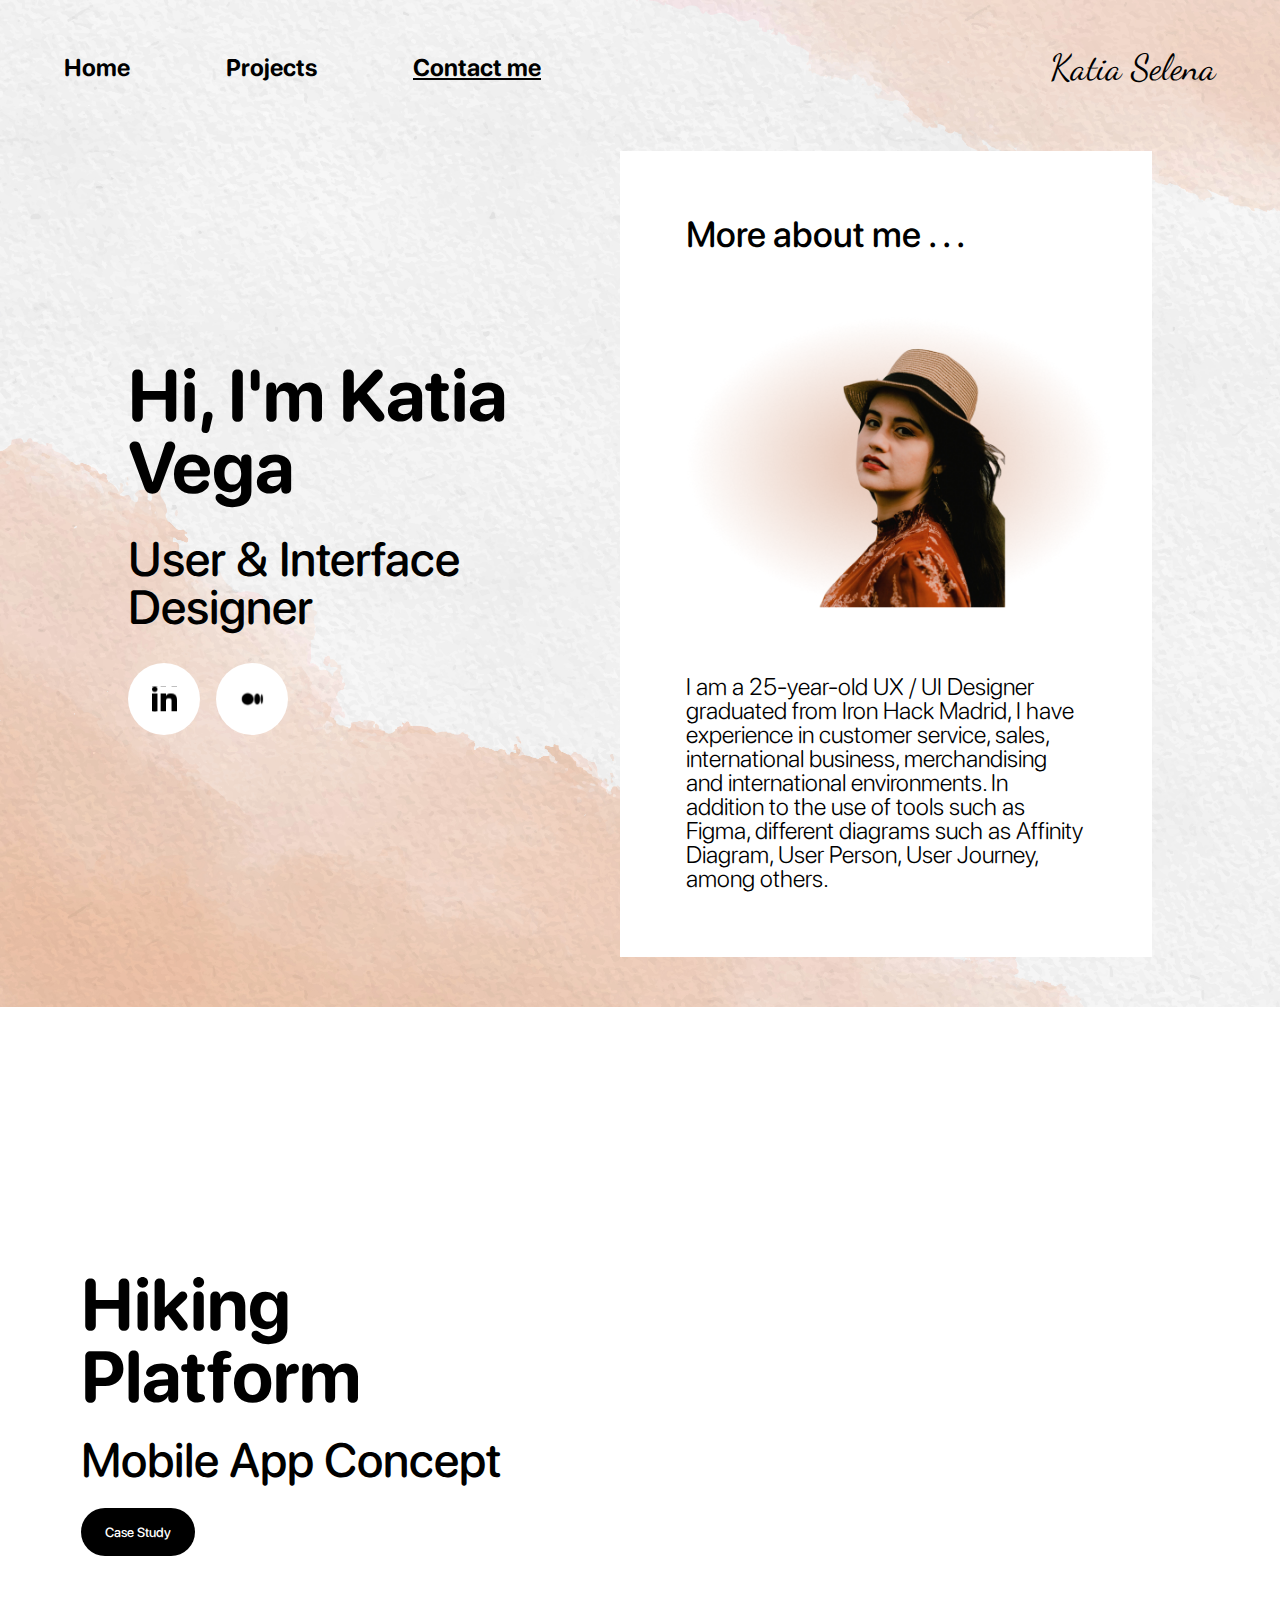
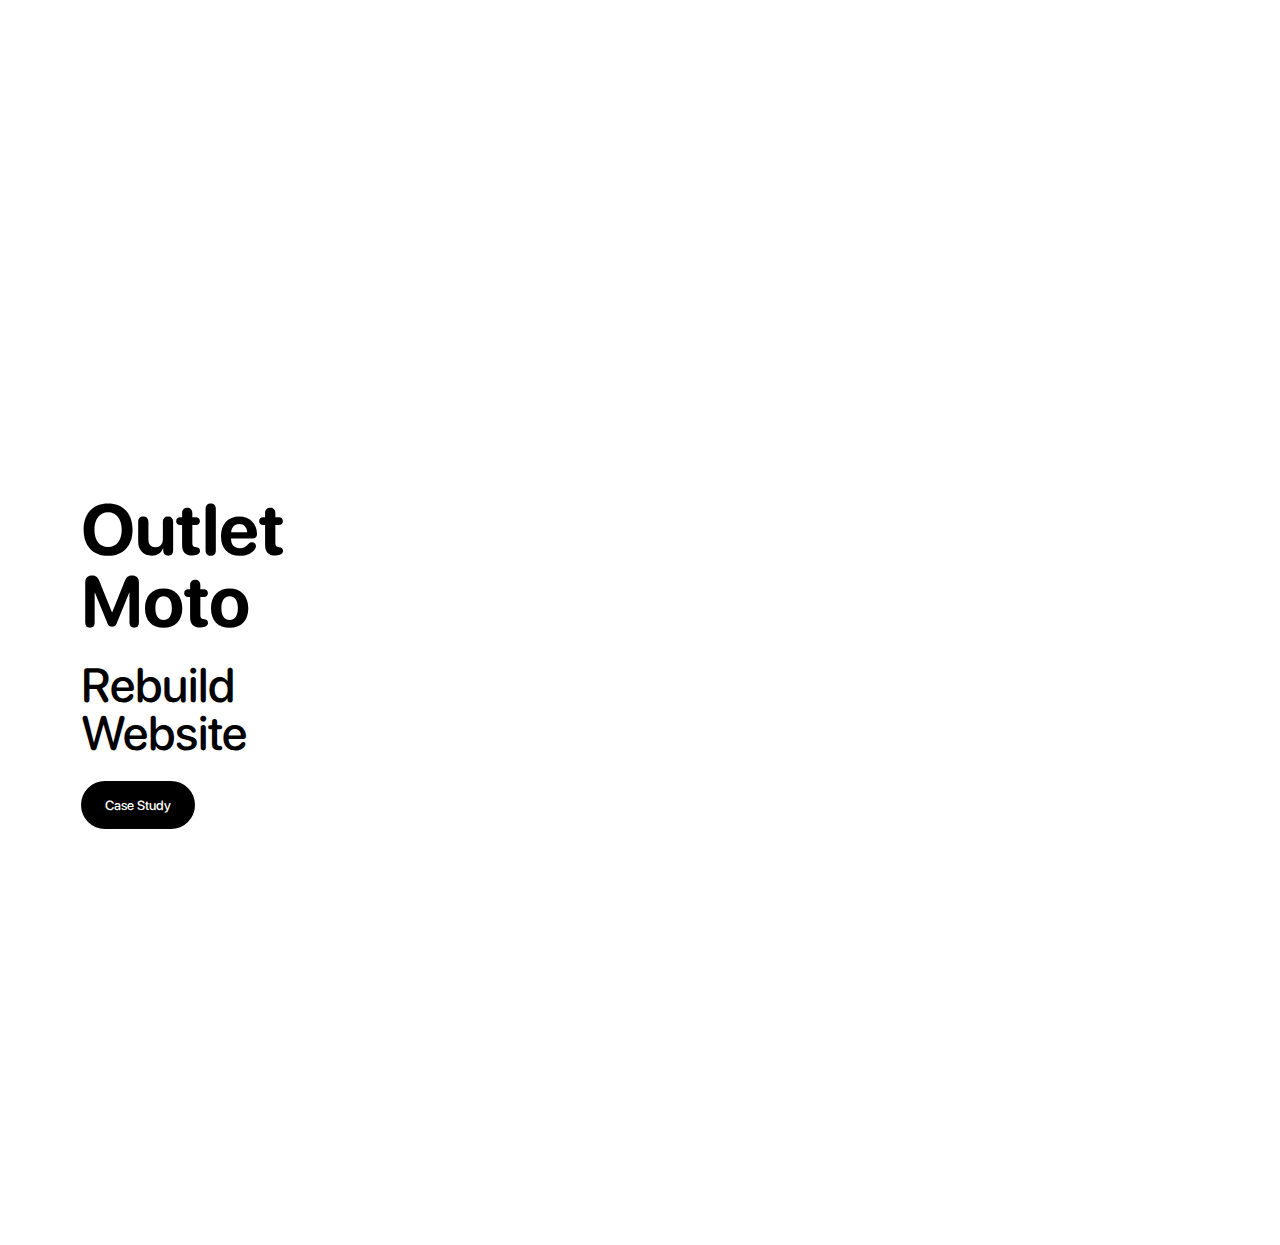
==== index.html @ a3009900 "Katia Vega's Portfolio" ====
<!DOCTYPE html>
<html lang="en">

<head>
    <meta charset="UTF-8">
    <meta http-equiv="X-UA-Compatible" content="IE=edge">
    <meta name="viewport" content="width=device-width, initial-scale=1.0">
    <title>KatiaVega</title>
    <link rel="stylesheet" href="css/reset.css">
    <link rel="stylesheet" href="css/style.css">
    <link href="https://unpkg.com/aos@2.3.1/dist/aos.css" rel="stylesheet">
    <script src="https://unpkg.com/aos@2.3.1/dist/aos.js"></script>
</head>

<body>
    <main class="desktop-main">
        <section class="description">
            <header>
                <nav>
                    <a>Home</a>
                    <a>Projects</a>
                    <a href="mailto:katiaselena.vr@gmail.com">Contact me</a>
                </nav>
                <h5>Katia Selena</h5>
            </header>
            <section class="section-description">
                <section>
                    <h2>Hi, I'm Katia Vega</h2>
                    <p>User & Interface Designer</p>
                    <div class="icon-rrss">
                        <a href="https://www.linkedin.com/in/katia-vega-57a089158/">
                            <img src="images/linkedin.svg" alt="linkedin icon">
                        </a>
                        <a href="https://medium.com/@katiaselena.vr">
                            <img src="images/medium.svg" alt="medium icon">
                        </a>
                    </div>
                </section>

                <section class="aboutme">
                    <h2>
                        More about me . . .
                    </h2>

                    <div class="center">
                        <img src="images/Group 1.png" alt="mypicture">
                    </div>
                    <p>I am a 25-year-old UX / UI Designer graduated from Iron Hack Madrid,
                        I have experience in customer service, sales, international business, merchandising and
                        international environments. In addition to the use of tools such as Figma, different diagrams
                        such
                        as Affinity Diagram, User Person, User Journey, among others.</p>
                </section>

            </section>
        </section>

        <section class="allhiking"> 
            <section class="hiking">
                <div class="hikingapp">
                    <h2>Hiking Platform</h2>
                    <p>Mobile App Concept</p>
                    <button>Case Study</button>
                </div>
                <section class="photosapp" data-aos="zoom-in-up">
                    <img src="images/HikingApp.png" alt="hikingprotos">
                </section>
            </section>

            <section class="outletmoto">
                <div class="outletmotoweb">
                    <h2>Outlet Moto</h2>
                    <p>Rebuild Website</p>
                    <button>Case Study</button>
                </div>
                <section class="website" data-aos="zoom-in-up">
                    <img src="images/ProtoWeb.png" alt="newoutletmotoweb">
                </section>
            </section>
        </section>


    </main>


    <main class="mobile-main">
        <p> Gracias por intentar ver mi portafolio por el móvil, pero en estos momentos no será posible 😔.</p>
        <h4>¡Míralo por desktop para apreciarlo mejor!😉</h4>
        <img src="images/giphy.gif"   
    </main>
    <script>
        AOS.init();
      </script>
</body>

</html>
---- css/style.css ----
@font-face {
  font-family:"sf-pro-rounded-bold";
  src: url("../fonts/SF-Pro-Rounded-Bold.otf");
}
@font-face {
  font-family:"sf-pro-rounded-medium";
  src: url("../fonts/SF-Pro-Rounded-Medium.otf");
}

@font-face {
  font-family:"sf-pro-rounded-light";
  src: url("../fonts/SF-Pro-Rounded-Light.otf");
}

@font-face {
  font-family:"dancing-script";
  src: url("../fonts/DancingScript-VariableFont_wght.ttf");
}

header{
  display: flex;
  width: 90%;
  max-width: 1169px;
  margin: 0 auto;
  justify-content: space-between;
  align-items: center;
  position:relative
}

nav{
  display: flex;
  font-family: "sf-pro-rounded-bold";
}
nav a{
  margin-right: 96px;
  font-size: 24px;
  color: black;
}
nav a:last-child{
  margin-right: 0;
}

h5 {
  font-family:"dancing-script";
  font-size: 36px;
  margin-left: 83px;
}

.description{
  background-image: url(../images/11.jpg);
  background-size: cover;
  padding-top: 50px;
}
.section-description{
  width: 80%;
  margin: 0 auto;
  display: flex;
  justify-content: space-between;
  align-items: center;
}
.aboutme{
  width: 400px;
  margin-top: 65px;
  margin-right: 100x;
  margin-bottom: 50px;
  background-color: white;
  padding: 66px;
}

.aboutme img{
  width: 231px;
}

.icon-rrss a{
  display: inline-flex;
  justify-content: center;
  width: 40px;
  height: 40px;
  background-color: white;
  padding: 16px;
  border-radius: 50px;
}

.icon-rrss img{
  width: 25px;
}

.icon-rrss {
  margin-top: 32px;
  display: flex;
  gap: 16px;
}

.home {
  display: flex;
  column-gap: 96px;
}

.container {
  flex-direction: row;
  flex: flex;
  flex-wrap: wrap;
}

.square {
  align-items: flex-start;
}

.presentation {
  align-items: flex-end;
}

.description h2 {
  font-size: 72px;
  font-family: "sf-pro-rounded-bold";
}

.description p {
  font-size: 48px;
  font-family: "sf-pro-rounded-medium";
  margin-top: 32px;
}

.aboutme h2 {
  font-size: 36px;
  font-family: "sf-pro-rounded-medium";
}

.aboutme p {
  font-size: 24px;
  font-family: "sf-pro-rounded-light"; 
}

.center {
  margin: 64px 0;
  text-align: center;
}

.center img {
  width: 425px;
}

.allhiking {
  background-image: url("../images/watercolor-paper-texture.jpg");
  background-size: cover;
  padding-top: 70px;
  padding-bottom: 70px;
}

.hiking {
  display: flex;
  width: 1118px;
  margin: 0 auto;
  margin-bottom: 235px;
  justify-content: space-between;
  align-items: center;
}

.hikingapp h2 {
  font-family:"sf-pro-rounded-bold";
  font-size: 72px;
}


.hikingapp p {
  font-family: "sf-pro-rounded-medium";
  font-size: 48px;
  margin-top: 24px;
}

.hikingapp button{  
  background-color: black;
  padding: 16px 24px;
  border-radius: 50px;
  margin-top: 24px;
  color: white;
  font-family: "sf-pro-rounded-medium";
  cursor: pointer;
  border: none;
}

button:hover{
box-shadow: 5px 0 5px white;
animation: colorSimon 10s infinite;
}

.outletmoto {
  display: flex;
  width: 1118px;
  margin: 0 auto;
  margin-bottom: 235px;
  justify-content: space-between;
  align-items: center;
}

.outletmotoweb h2 {
  font-family:"sf-pro-rounded-bold";
  font-size: 72px;
}

.outletmotoweb p {
  font-family: "sf-pro-rounded-medium";
  font-size: 48px;
  margin-top: 24px;
}

.outletmoto button{  
    background-color: black;
    padding: 16px 24px;
    border-radius: 50px;
    margin-top: 24px;
    color: white;
    font-family: "sf-pro-rounded-medium";
    cursor: pointer;
    border: none;
}

button:hover{
  box-shadow: 5px 0 5px white;
  animation: colorSimon 10s infinite;
}

.mobile-main {
  display: none;
}

@media (max-width: 414px) {
  .desktop-main {
    display: none;
  }

  .mobile-main {
    display: flex;
    font-family: "sf-pro-rounded-medium";
    align-c: center;
    height: 100vh;
    justify-content: center;
    color:black;
    font-size: 18px;
    margin: 0 auto;
    padding: 60px;
    background-image: url("../images/peach-acrylic-painting-background-vector.jpg");
    text-align: center;
    flex-direction:column;
  }

  .mobile-main img {
    text-align: center;
    width: 250px;
    margin-top: 16px;
  }

  .mobile-main h4 {
    font-size: 24px;
    margin-top: 16px;
  }
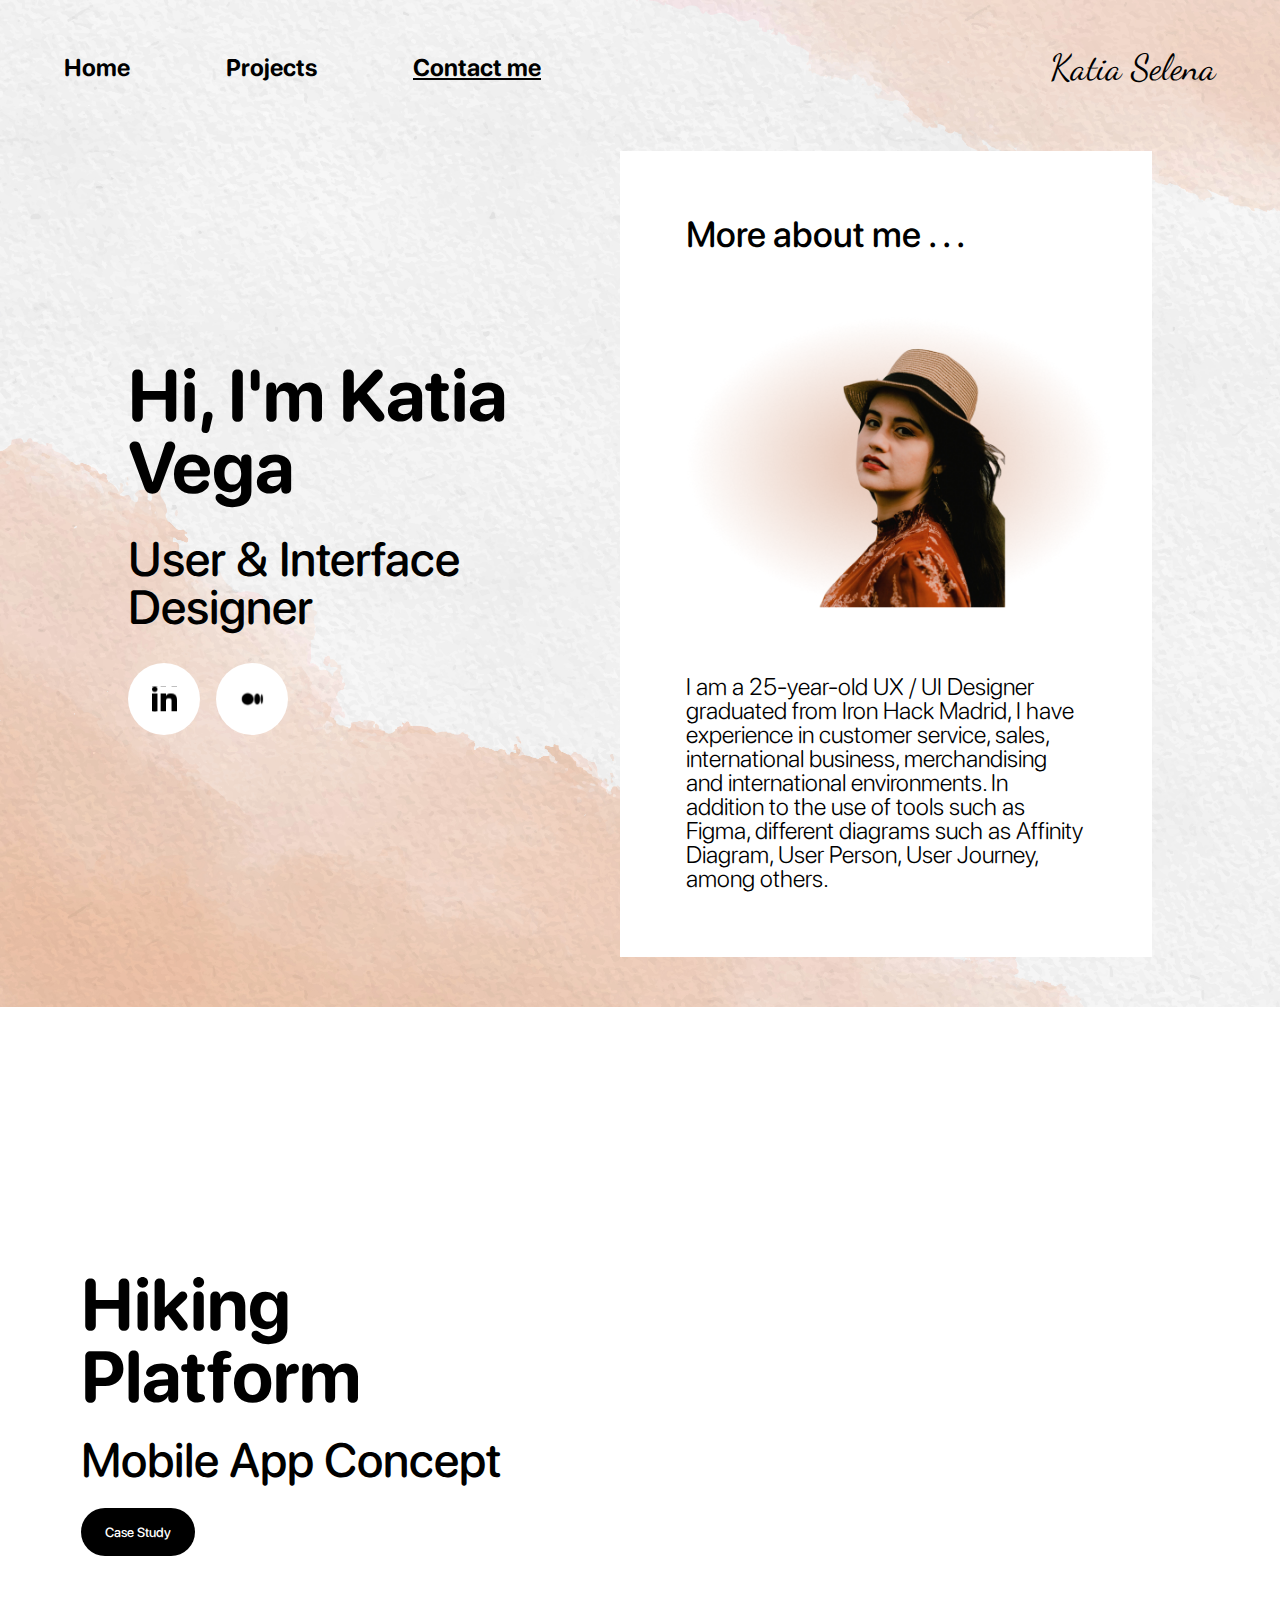
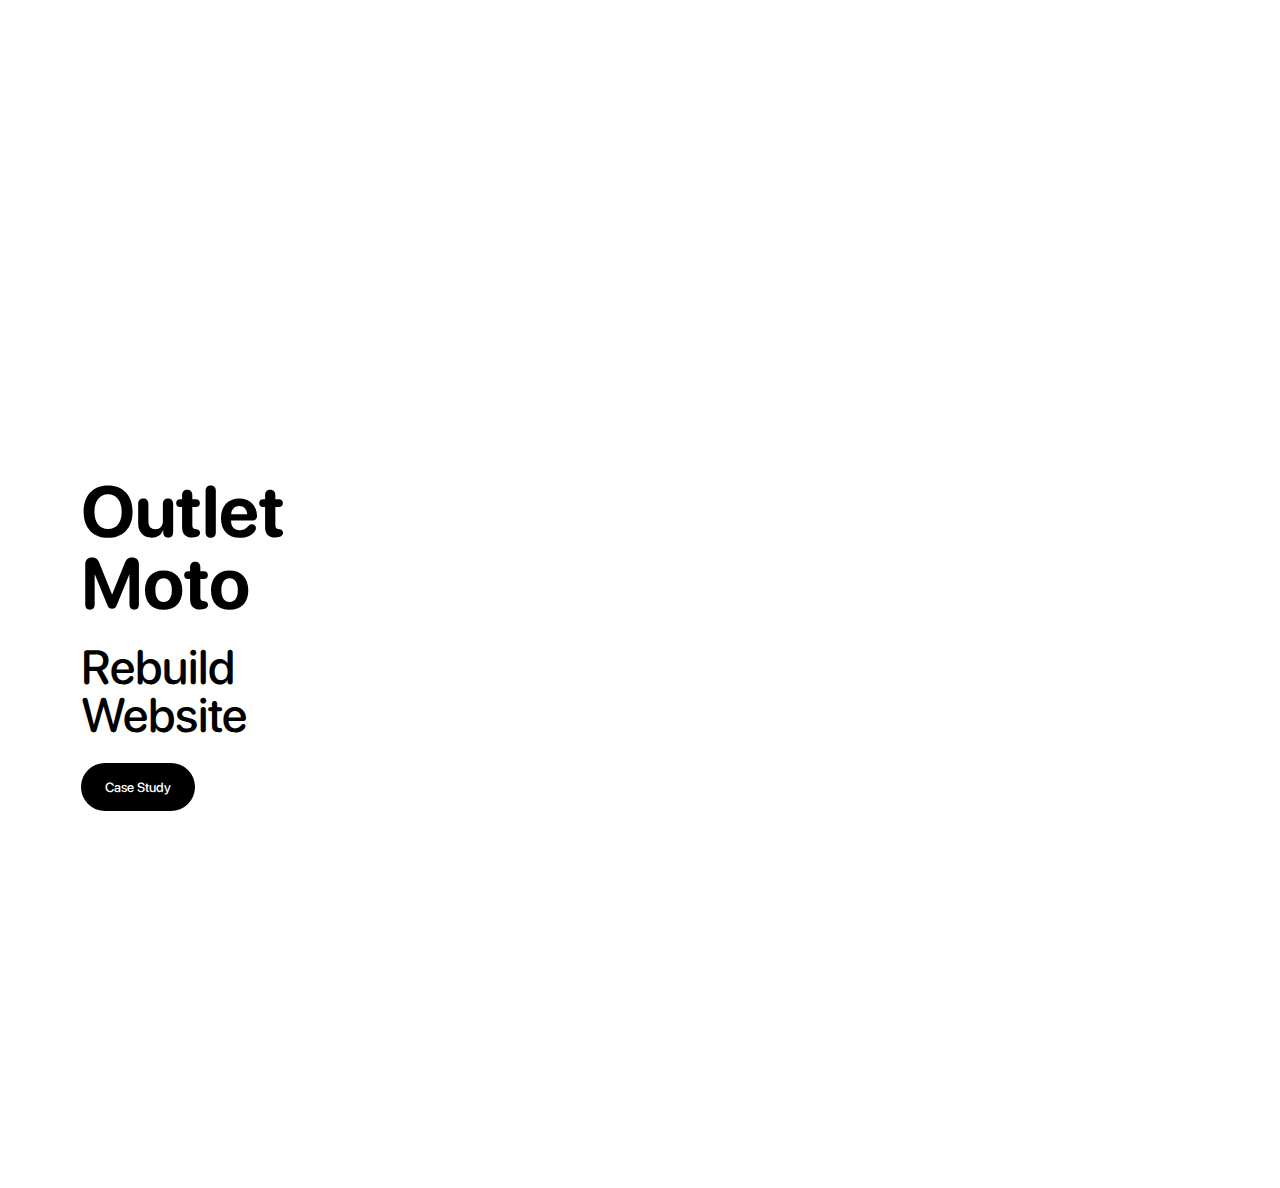
==== commit 0cdbb9c5: "Add files via upload" ====
--- a/index.html
+++ b/index.html
@@ -19,7 +19,7 @@
                 <nav>
                     <a>Home</a>
                     <a>Projects</a>
-                    <a href="mailto:katiaselena.vr@gmail.com">Contact me</a>
+                    <a href="mailto:katiaselena.vr@gmail.com" target="_blank" rel="noopener noreferrer" >Contact me</a>
                 </nav>
                 <h5>Katia Selena</h5>
             </header>
@@ -28,10 +28,10 @@
                     <h2>Hi, I'm Katia Vega</h2>
                     <p>User & Interface Designer</p>
                     <div class="icon-rrss">
-                        <a href="https://www.linkedin.com/in/katia-vega-57a089158/">
+                        <a href="https://www.linkedin.com/in/katia-vega-57a089158/" target="_blank" rel="noopener noreferrer">
                             <img src="images/linkedin.svg" alt="linkedin icon">
                         </a>
-                        <a href="https://medium.com/@katiaselena.vr">
+                        <a href="https://medium.com/@katiaselena.vr" target="_blank" rel="noopener noreferrer">
                             <img src="images/medium.svg" alt="medium icon">
                         </a>
                     </div>
@@ -74,7 +74,7 @@
                     <button>Case Study</button>
                 </div>
                 <section class="website" data-aos="zoom-in-up">
-                    <img src="images/ProtoWeb.png" alt="newoutletmotoweb">
+                    <img src="images/PhotoWeb.png" alt="newoutletmotoweb">
                 </section>
             </section>
         </section>
--- a/css/style.css
+++ b/css/style.css
@@ -141,10 +141,10 @@
 }
 
 .allhiking {
-  background-image: url("../images/watercolor-paper-texture.jpg");
+  background-image: url("../images/hand-painted-watercolor-background.jpg");
   background-size: cover;
   padding-top: 70px;
-  padding-bottom: 70px;
+  padding-bottom: 50px;
 }
 
 .hiking {
